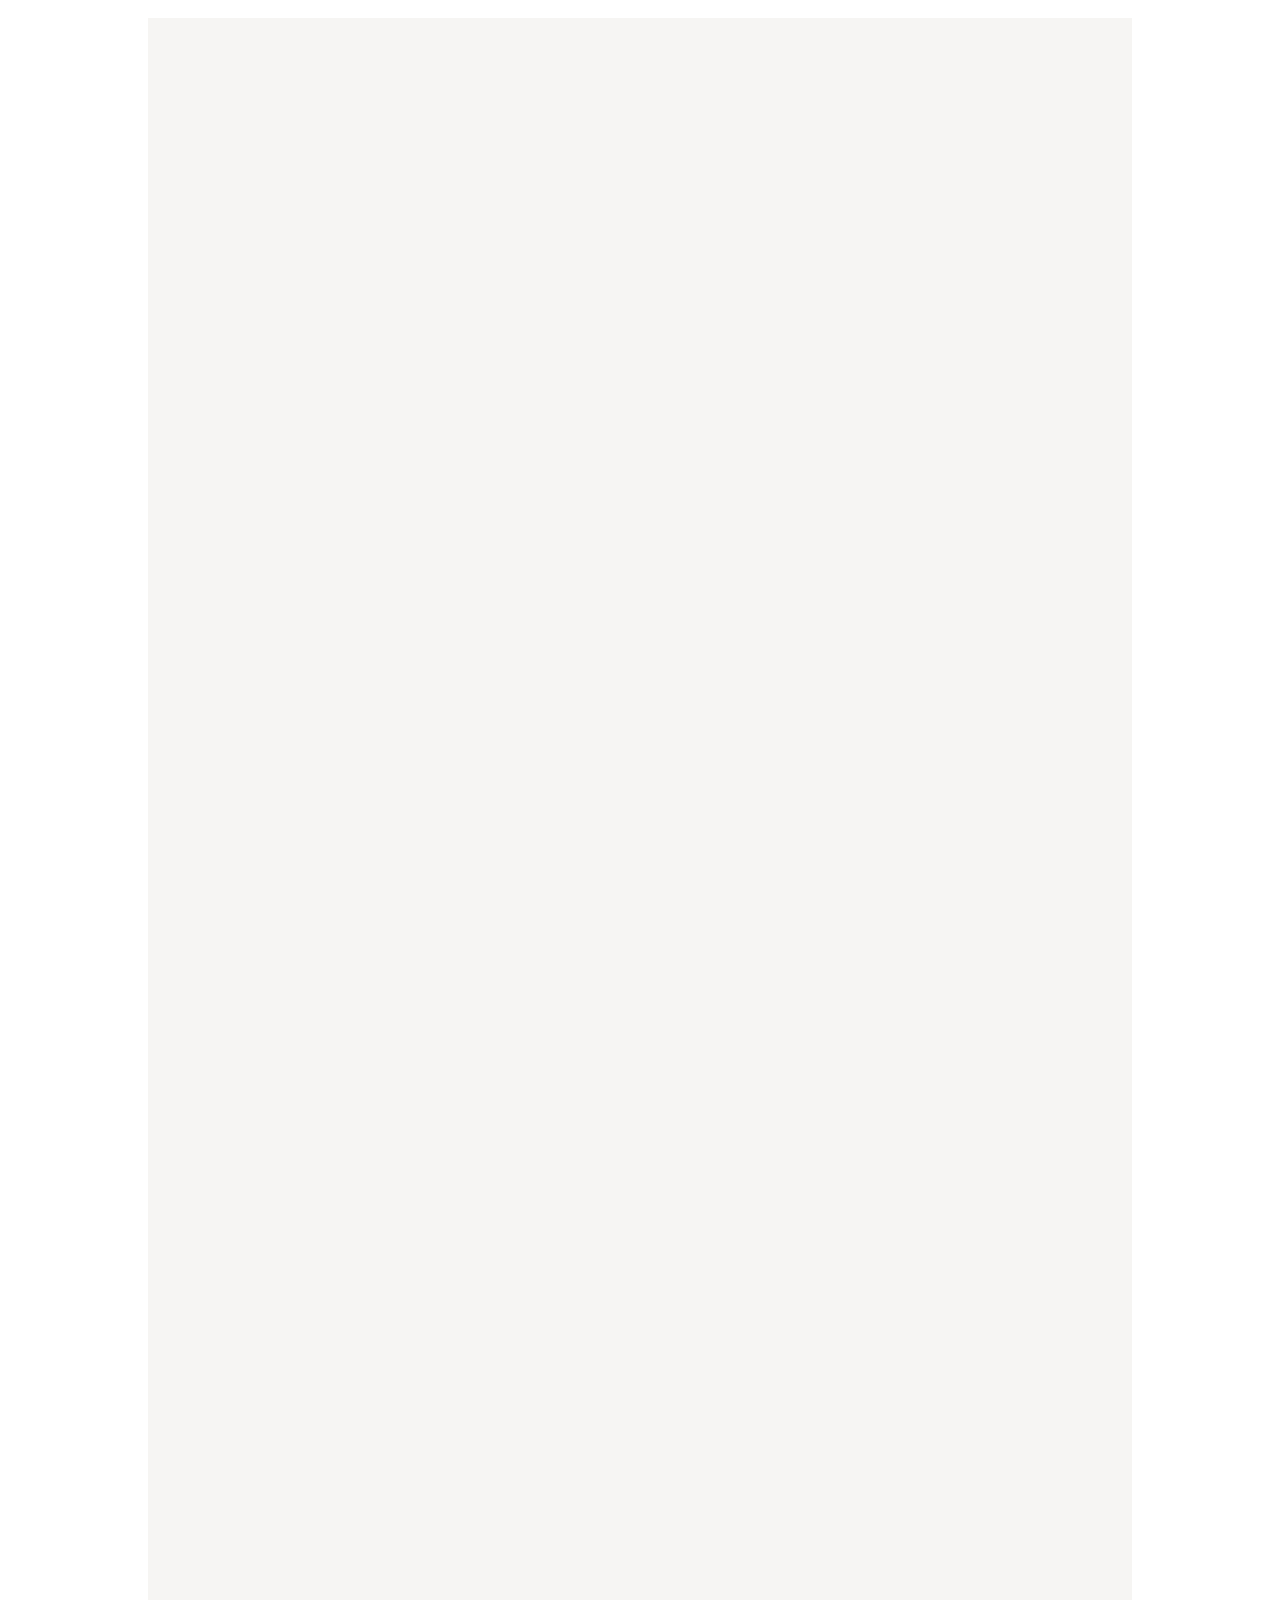
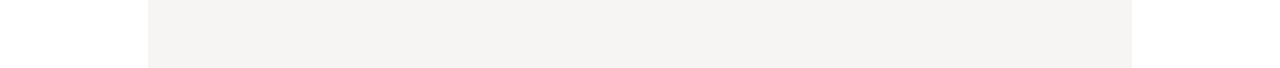
==== week5/index.html @ 4d88caf4 "layout & base for him" ====
<!DOCTYPE html>
<html lang="ru">
<head>
    <meta charset="UTF-8">
    <meta name="viewport" content="width=device-width, initial-scale=1.0">
    <meta http-equiv="X-UA-Compatible" content="ie=edge">
    <title>Яндекс.Авто</title>
    <link rel="stylesheet" href="index.css">
</head>
<body>
    <div class="wrapper">
        <header>

        </header>
        <main>
            
        </main>
    </div>
</body>
</html>
---- week5/index.css ----
html {
    margin: 0;
    padding: 0;
}
body {
    display: flex;
    justify-content: center;

    margin: 0;
    padding: 0;

    max-width: 1920px;
    min-width: 440px;
    height: 1650px;
}

.wrapper {
    flex-grow: 2;
    display: flex;

    margin: 18px;
    max-width: 984px;
    height: inherit;
    background: #f6f5f3;
}
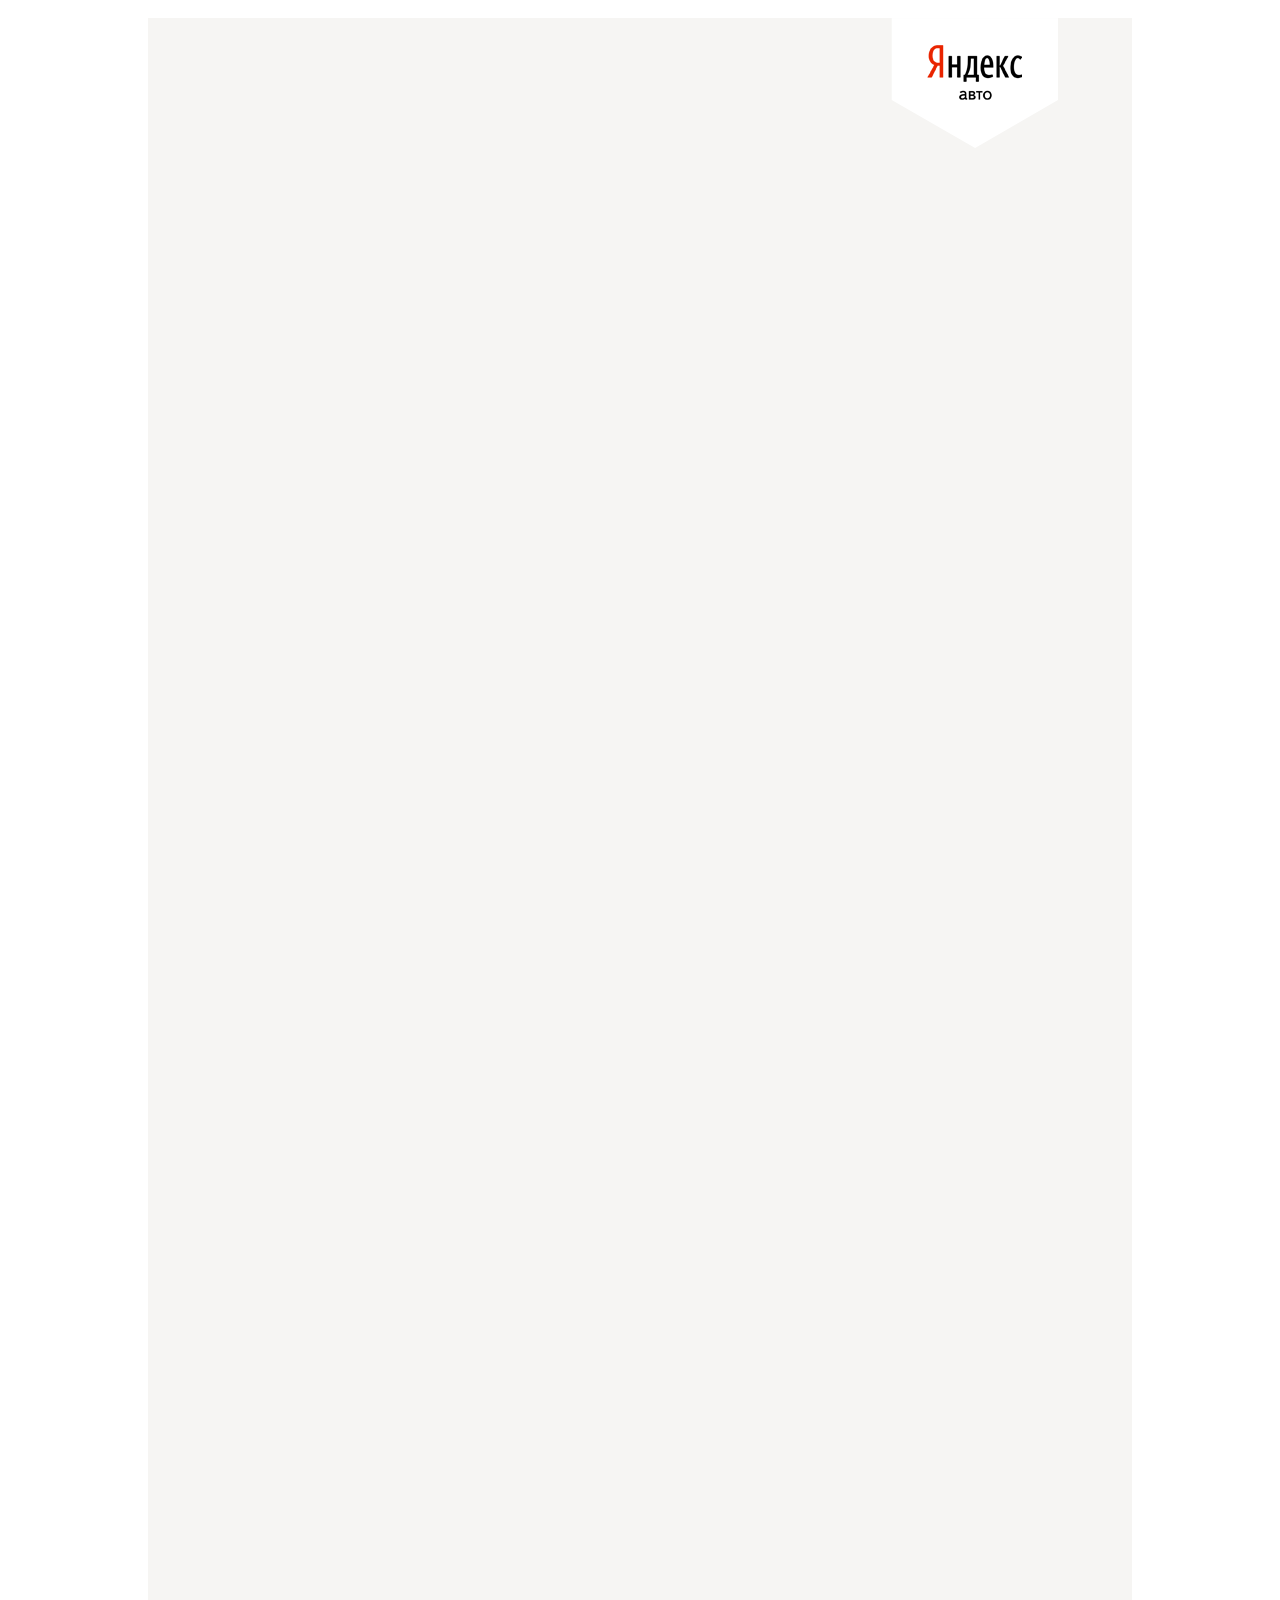
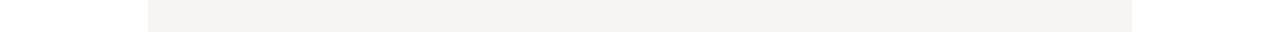
==== commit 8945f9ac: "header logo" ====
--- a/week5/index.html
+++ b/week5/index.html
@@ -10,10 +10,13 @@
 <body>
     <div class="wrapper">
         <header>
-
+            <img src="images/Logo.png" alt="логотип">
         </header>
         <main>
-            
+            <section></section>
+            <section></section>
+            <section></section>
+            <section></section>
         </main>
     </div>
 </body>
--- a/week5/index.css
+++ b/week5/index.css
@@ -11,15 +11,21 @@
 
     max-width: 1920px;
     min-width: 440px;
-    height: 1650px;
+    max-height: 1650px;
 }
 
 .wrapper {
     flex-grow: 2;
     display: flex;
+    flex-direction: column;
 
     margin: 18px;
     max-width: 984px;
-    height: inherit;
+    height: calc(1650px - 36px);
     background: #f6f5f3;
+}
+
+header img {
+    float: right;
+    margin-right: 74px;
 }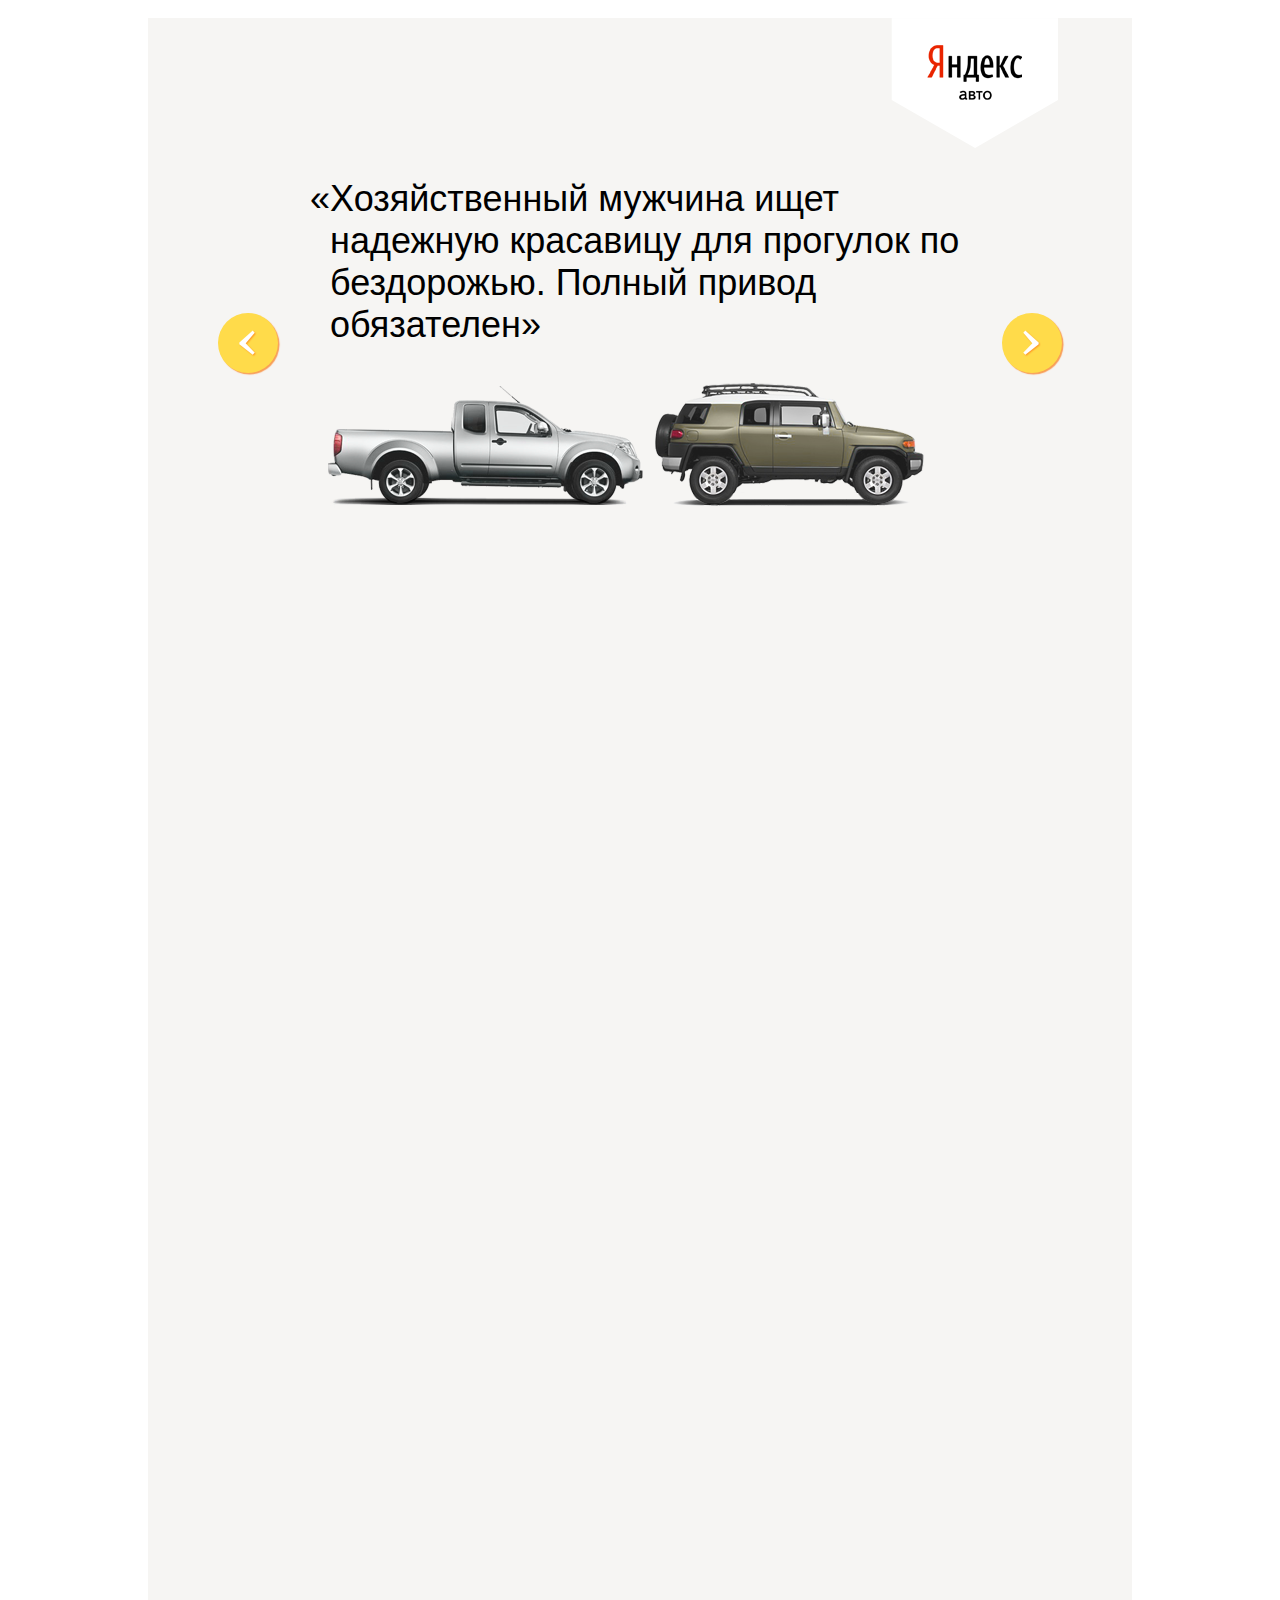
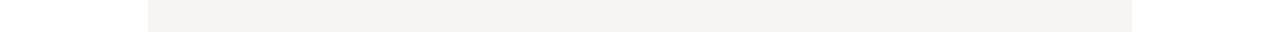
==== commit 1a858541: "box offroad cars" ====
--- a/week5/index.html
+++ b/week5/index.html
@@ -13,10 +13,28 @@
             <img src="images/Logo.png" alt="логотип">
         </header>
         <main>
-            <section></section>
-            <section></section>
-            <section></section>
-            <section></section>
+            <article class="offroad-cars">
+                <section class="arrow-left">
+                </section>
+                <section class="quote-offroad-cars">
+                    <blockquote>
+                        «Хозяйственный мужчина ищет надежную красавицу для прогулок по бездорожью. 
+                        Полный привод обязателен»
+                    </blockquote>
+                    <img src="images/Offroad-cars.png" alt="внедорожники">
+                </section>
+                <section class="arrow-right">
+                </section>
+            </article>
+            <article>
+
+            </article>
+            <article>
+
+            </article>
+            <article>
+
+            </article>
         </main>
     </div>
 </body>
--- a/week5/index.css
+++ b/week5/index.css
@@ -10,7 +10,7 @@
     padding: 0;
 
     max-width: 1920px;
-    min-width: 440px;
+    min-width: 550px;
     max-height: 1650px;
 }
 
@@ -28,4 +28,74 @@
 header img {
     float: right;
     margin-right: 74px;
+}
+
+main {
+    display: flex;
+    flex-direction: column;
+}
+
+.offroad-cars {
+    display: flex;
+    justify-content: space-between;
+    align-items: center;
+
+    margin-top: 30px;
+
+    height: 330px;
+    width: 100%;
+}
+
+.arrow-left {
+    margin-left: 70px;
+    margin-right: 30px;
+    
+    height: 60px;
+    min-width: 60px;
+    max-width: 60px;
+
+    background: url(images/arrow-left.png) center no-repeat #ffdb4a;
+    border-radius: 50%;
+    box-shadow: 1.5px 1.5px 1px #f89e57;
+}
+
+.arrow-right {
+    flex-grow: 1;
+
+    margin-right: 70px;
+    margin-left: 30px;
+
+    height: 60px;
+    min-width: 60px;
+    max-width: 60px;
+
+    background: url(images/arrow-right.png) center no-repeat #ffdb4a;
+    border-radius: 50%;
+    box-shadow: 1.5px 1.5px 1px #f89e57;
+}
+
+.quote-offroad-cars {
+    display: flex;
+    flex-direction: column;
+    justify-content: space-between;
+    flex-grow: 1;
+
+    height: 100%;
+    max-width: 660px;
+}
+
+.quote-offroad-cars img {
+    align-self: flex-start;
+    margin-left: 18px;
+    max-width: 100%;
+    height: 125px;
+    object-fit: cover;
+}
+
+.quote-offroad-cars blockquote {
+    margin: 0 0 0 1ch;
+    padding: 0;
+
+    font: 36px Arial, serif;
+    text-indent: -1ch;
 }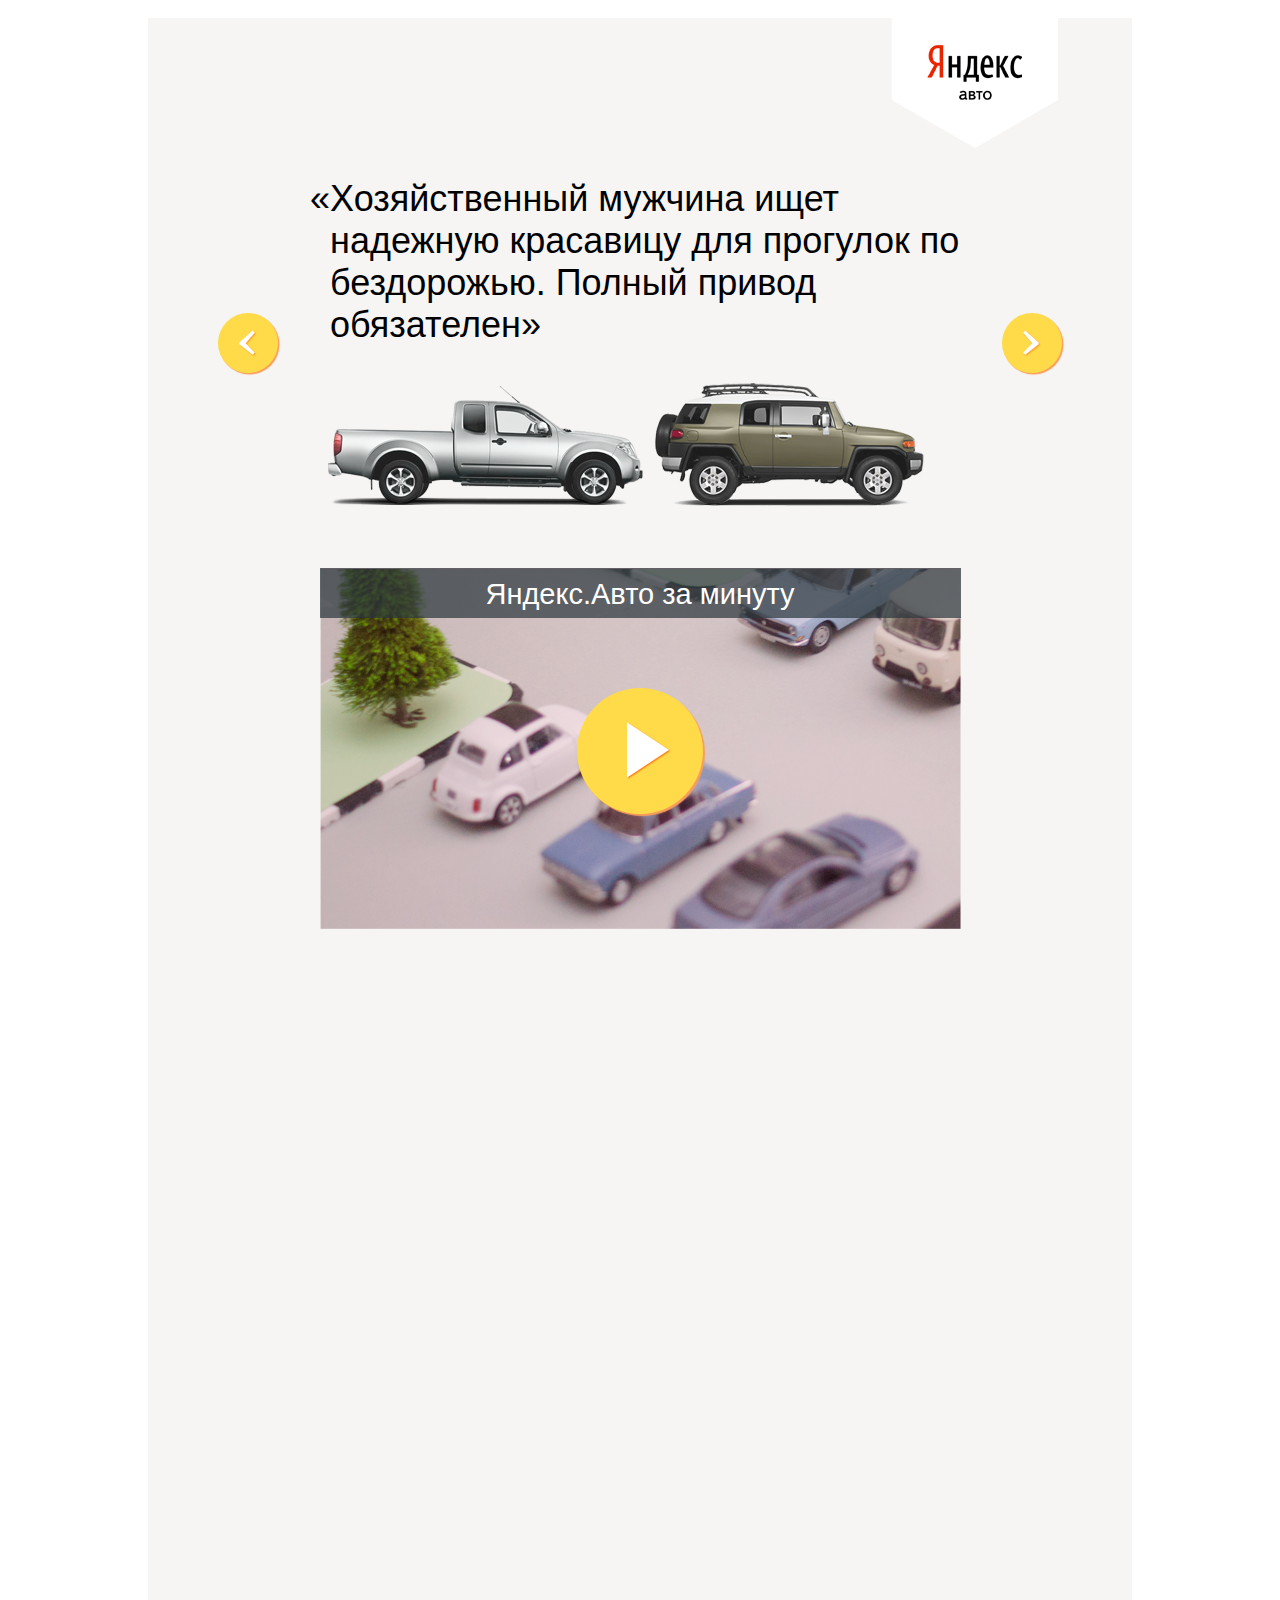
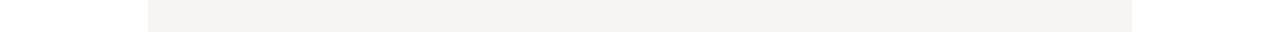
==== commit f0a06cc4: "box-video" ====
--- a/week5/index.html
+++ b/week5/index.html
@@ -26,8 +26,9 @@
                 <section class="arrow-right">
                 </section>
             </article>
-            <article>
-
+            <article class="box-video" data-text="Яндекс.Авто за минуту">
+                <button class="play-button"></button>
+                <img src="images/video-snapshot.png" alt="видео">
             </article>
             <article>
 
--- a/week5/index.css
+++ b/week5/index.css
@@ -96,6 +96,58 @@
     margin: 0 0 0 1ch;
     padding: 0;
 
-    font: 36px Arial, serif;
+    font: 36px Arial, sans-serif;
     text-indent: -1ch;
+}
+
+.box-video {
+    margin: 60px auto;
+    position: relative;
+}
+
+.play-button {
+    position: absolute;
+    right: 0;
+    left: 0;
+    top: 0;
+    bottom: 0;
+
+    margin: auto;
+
+    height: 126px;
+    width: 126px;
+
+    background: url(images/play.png) 50px center no-repeat #ffdb4a;
+    border-radius: 50%;
+    box-shadow: 2px 2px 1px #f89e57;
+    border: none;
+}
+
+.play-button:focus {
+    outline: none;
+}
+
+.play-button:hover,
+.arrow-left:hover,
+.arrow-right:hover {
+    opacity: .8;
+}
+
+.box-video::after {
+    content: attr(data-text);
+
+    position: absolute;
+    left: 0;
+    top: 0;
+
+    padding-top: 10px;
+
+    width: 100%;
+    height: 40px;
+    z-index: 1;
+
+    background: rgba(41, 54, 60, .7);
+    font: 29px Arial, sans-serif;
+    color: #fff;
+    text-align: center;
 }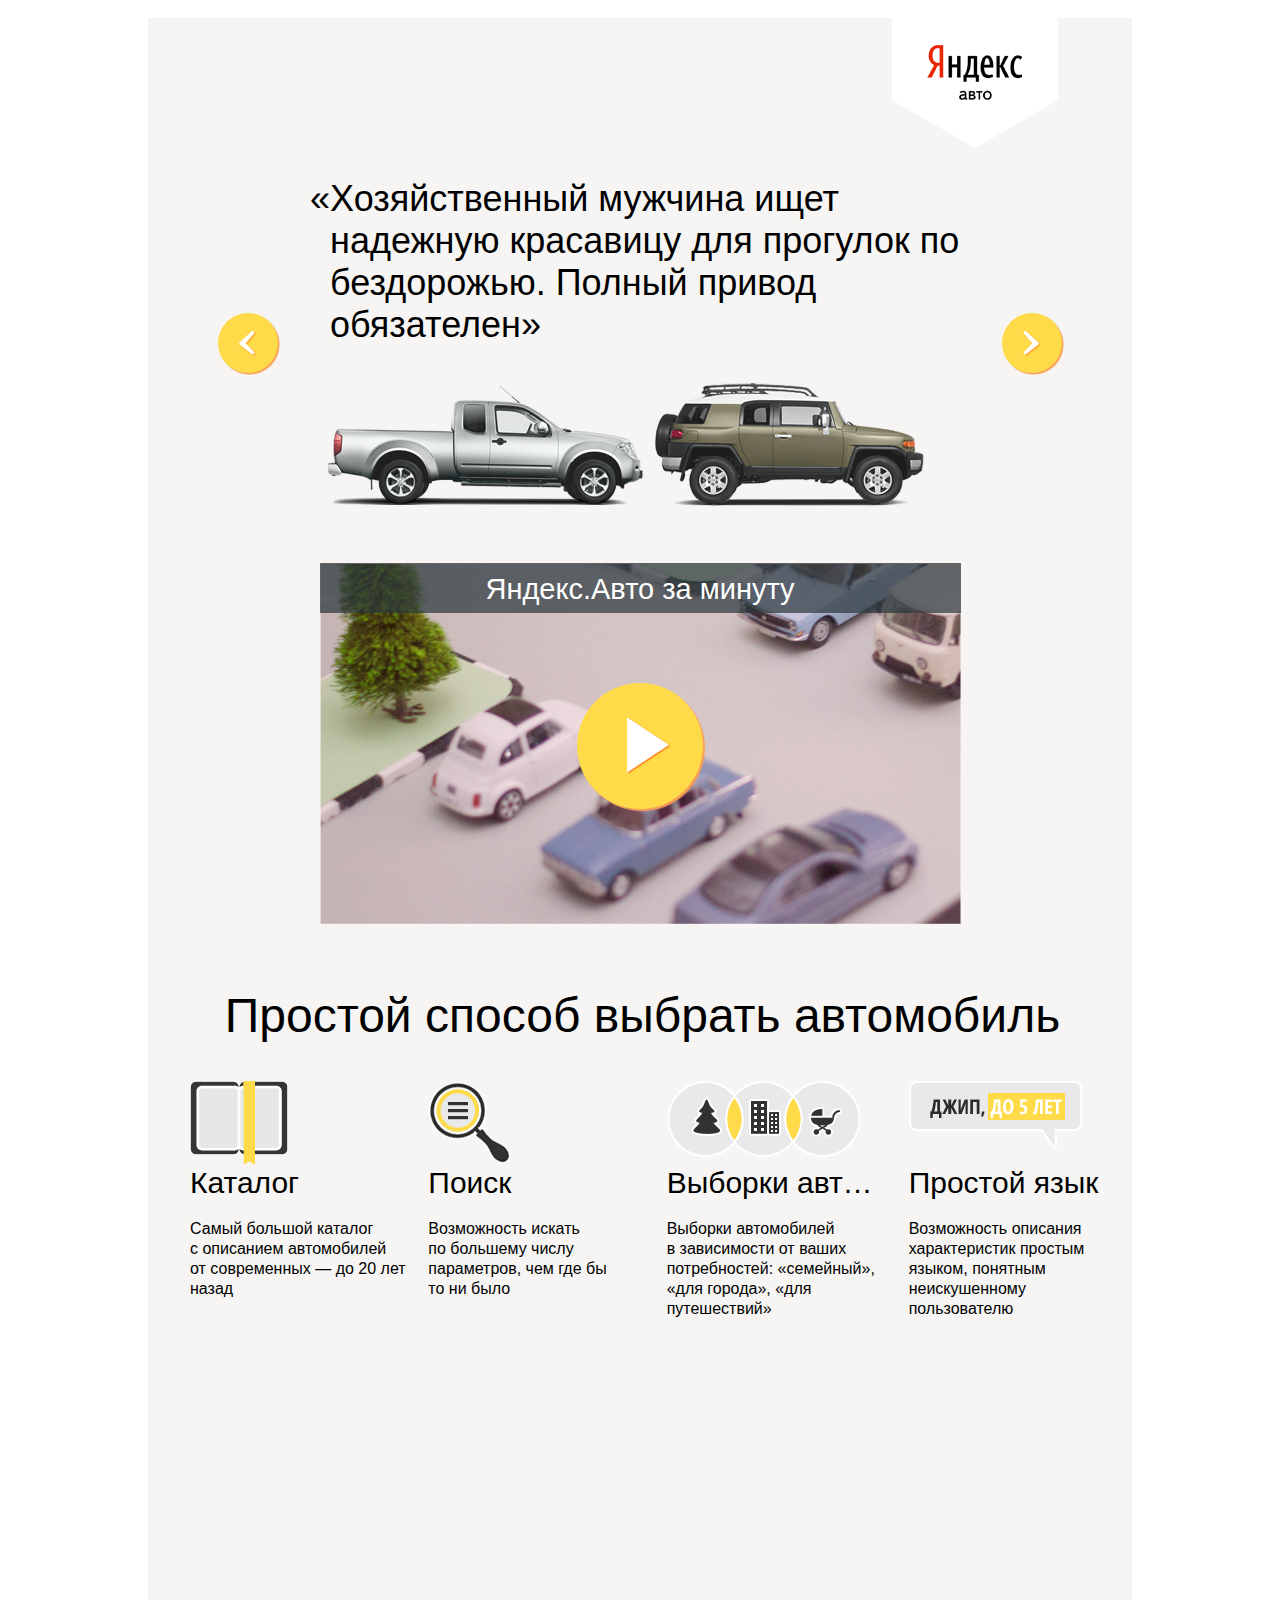
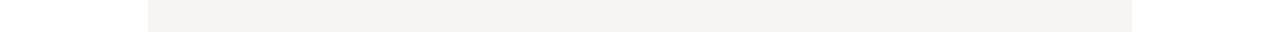
==== commit 10605bac: "box about" ====
--- a/week5/index.html
+++ b/week5/index.html
@@ -13,29 +13,54 @@
             <img src="images/Logo.png" alt="логотип">
         </header>
         <main>
-            <article class="offroad-cars">
-                <section class="arrow-left">
-                </section>
-                <section class="quote-offroad-cars">
+            <section class="offroad-cars">
+                <div class="arrow-left">
+                </div>
+                <div class="quote-offroad-cars">
                     <blockquote>
                         «Хозяйственный мужчина ищет надежную красавицу для прогулок по бездорожью. 
                         Полный привод обязателен»
                     </blockquote>
                     <img src="images/Offroad-cars.png" alt="внедорожники">
-                </section>
-                <section class="arrow-right">
-                </section>
-            </article>
-            <article class="box-video" data-text="Яндекс.Авто за минуту">
+                </div>
+                <div class="arrow-right">
+                </div>
+            </section>
+            <section class="box-video" data-text="Яндекс.Авто за минуту">
                 <button class="play-button"></button>
                 <img src="images/video-snapshot.png" alt="видео">
-            </article>
-            <article>
+            </section>
+            <section class="box-about">
+                <h1>Простой способ выбрать автомобиль</h1>
+                <div class="wrapper-about">
+                    <div class="catalogue"><img src="images/icon-catalogue.png" alt="иконка"></div>
+                    <div class="search"><img src="images/icon-search.png" alt="иконка"></div>
+                    <div class="intersections"><img src="images/icon-intersections.png" alt="иконка"></div>
+                    <div class="search-field"><img src="images/icon-search-field.png" alt="иконка"></div>
+                    <h2 class="catalogue">Каталог</h2>
+                    <h2 class="search">Поиск</h2>
+                    <h2 class="intersections">Выборки автомобилей</h2>
+                    <h2 class="search-field">Простой язык</h2>
+                    <p class="catalogue">
+                        Самый большой каталог<br> с описанием автомобилей 
+                        <br>от современных — до 20 лет назад
+                    </p>
+                    <p class="search">
+                        Возможность искать <br>по большему числу параметров, чем где бы то ни было
+                    </p>
+                    <p class="intersections">
+                        Выборки автомобилей <br>в зависимости от ваших потребностей: 
+                        «семейный», «для города», «для путешествий»
+                    </p>
+                    <p class="search-field">
+                        Возможность описания характеристик простым языком, 
+                        понятным неискушенному пользователю
+                    </p>
+                </div>
+            </section>
+            <section>
 
-            </article>
-            <article>
-
-            </article>
+            </section>
         </main>
     </div>
 </body>
--- a/week5/index.css
+++ b/week5/index.css
@@ -10,7 +10,7 @@
     padding: 0;
 
     max-width: 1920px;
-    min-width: 550px;
+    min-width: 750px;
     max-height: 1650px;
 }
 
@@ -101,7 +101,7 @@
 }
 
 .box-video {
-    margin: 60px auto;
+    margin: 55px auto 60px;
     position: relative;
 }
 
@@ -150,4 +150,55 @@
     font: 29px Arial, sans-serif;
     color: #fff;
     text-align: center;
+}
+
+.box-about {
+    display: flex;
+    flex-direction: column;
+    align-items: center;
+}
+
+.box-about h1 {
+    margin: 0 37px 0 42px;
+    padding: 0;
+
+    font: 6ch Arial, sans-serif;
+}
+
+.wrapper-about {
+    margin: 38px 25px 0 42px;
+
+    display: grid;
+    grid-template-columns: 1fr 1fr 1.2fr 1fr;
+    grid-template-rows: 85px 40px 1fr;
+}
+
+.wrapper-about h2 {
+    margin: 0;
+    padding: 0;
+
+    font: 30px Arial, sans-serif;
+    white-space: nowrap;
+    overflow: hidden;
+    text-overflow: ellipsis;
+}
+
+.wrapper-about p {
+    margin: 0;
+    padding: 1.5ch 0;
+
+    font: 16px Arial, sans-serif;
+    line-height: 20px;
+}
+
+.search {
+    padding-left: 20px !important; 
+}
+
+.intersections {
+    padding-left: 40px !important; 
+}
+
+.search-field {
+    padding-left: 20px !important; 
 }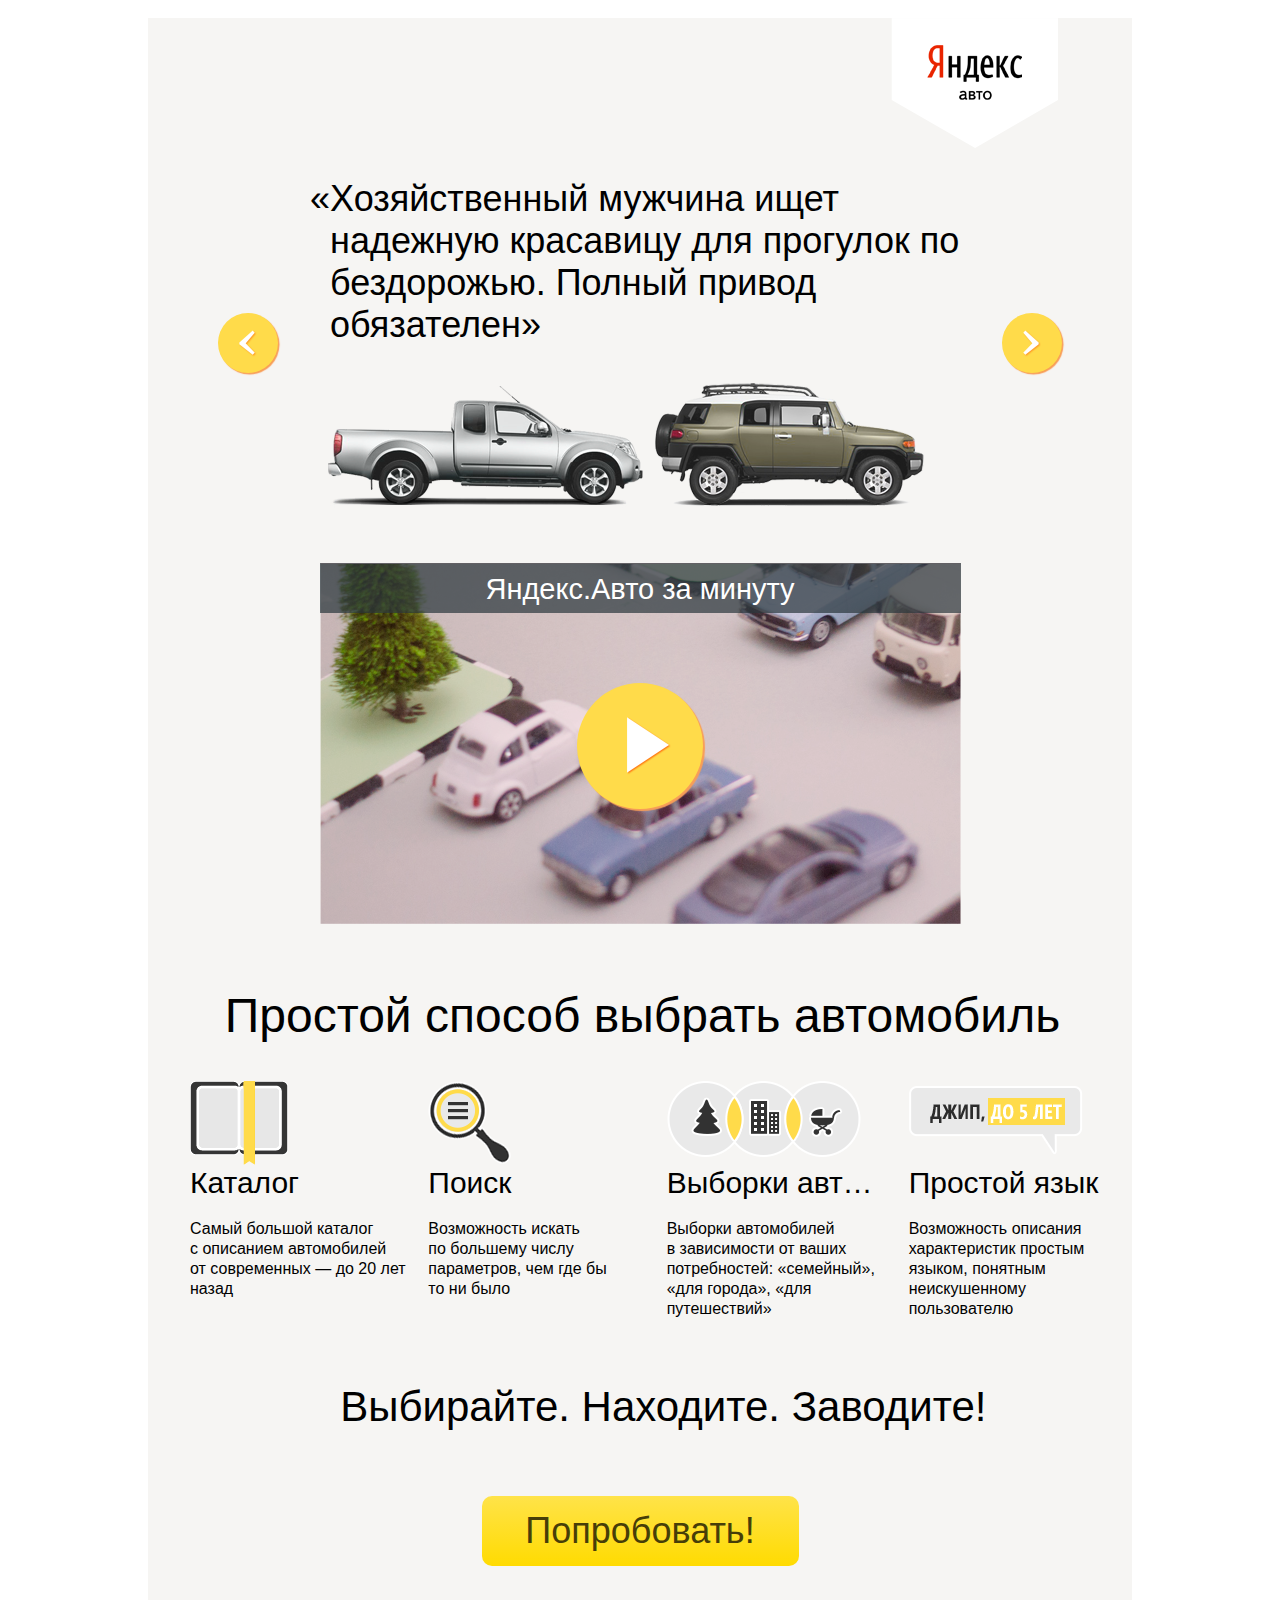
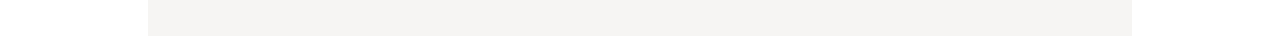
==== commit 06803417: "try box" ====
--- a/week5/index.html
+++ b/week5/index.html
@@ -58,8 +58,9 @@
                     </p>
                 </div>
             </section>
-            <section>
-
+            <section class="box-try">
+                <h1>Выбирайте. Находите. Заводите!</h1>
+                <button>Попробовать!</button>
             </section>
         </main>
     </div>
--- a/week5/index.css
+++ b/week5/index.css
@@ -11,7 +11,7 @@
 
     max-width: 1920px;
     min-width: 750px;
-    max-height: 1650px;
+    
 }
 
 .wrapper {
@@ -21,7 +21,7 @@
 
     margin: 18px;
     max-width: 984px;
-    height: calc(1650px - 36px);
+    height: auto;
     background: #f6f5f3;
 }
 
@@ -201,4 +201,46 @@
 
 .search-field {
     padding-left: 20px !important; 
+}
+
+.search-field img {
+    padding-top: 5px !important;
+}
+
+.box-try {
+    flex-grow: 1;
+
+    margin-top: 50px;
+
+    display: flex;
+    flex-direction: column;
+    align-items: center;
+}
+
+.box-try h1 {
+    margin: 0 0 0 2ch;
+    padding: 0;
+
+    font: 42px Arial, sans-serif;
+}
+
+.box-try button {
+    margin-top: 65px;
+    margin-bottom: 70px;
+
+    height: 70px;
+    width: 317px;
+
+    border: none;
+    outline: none;
+
+    background: linear-gradient(#ffe349, #ffdb01);
+    border-radius: 10px;
+    font: 36px Arial, sans-serif;
+    color: #473e08;
+}
+
+.box-try button:hover {
+    background: linear-gradient(#ffe86b, #ffe12f);
+    text-shadow: 1px 1px 0 #ffee8d;
 }